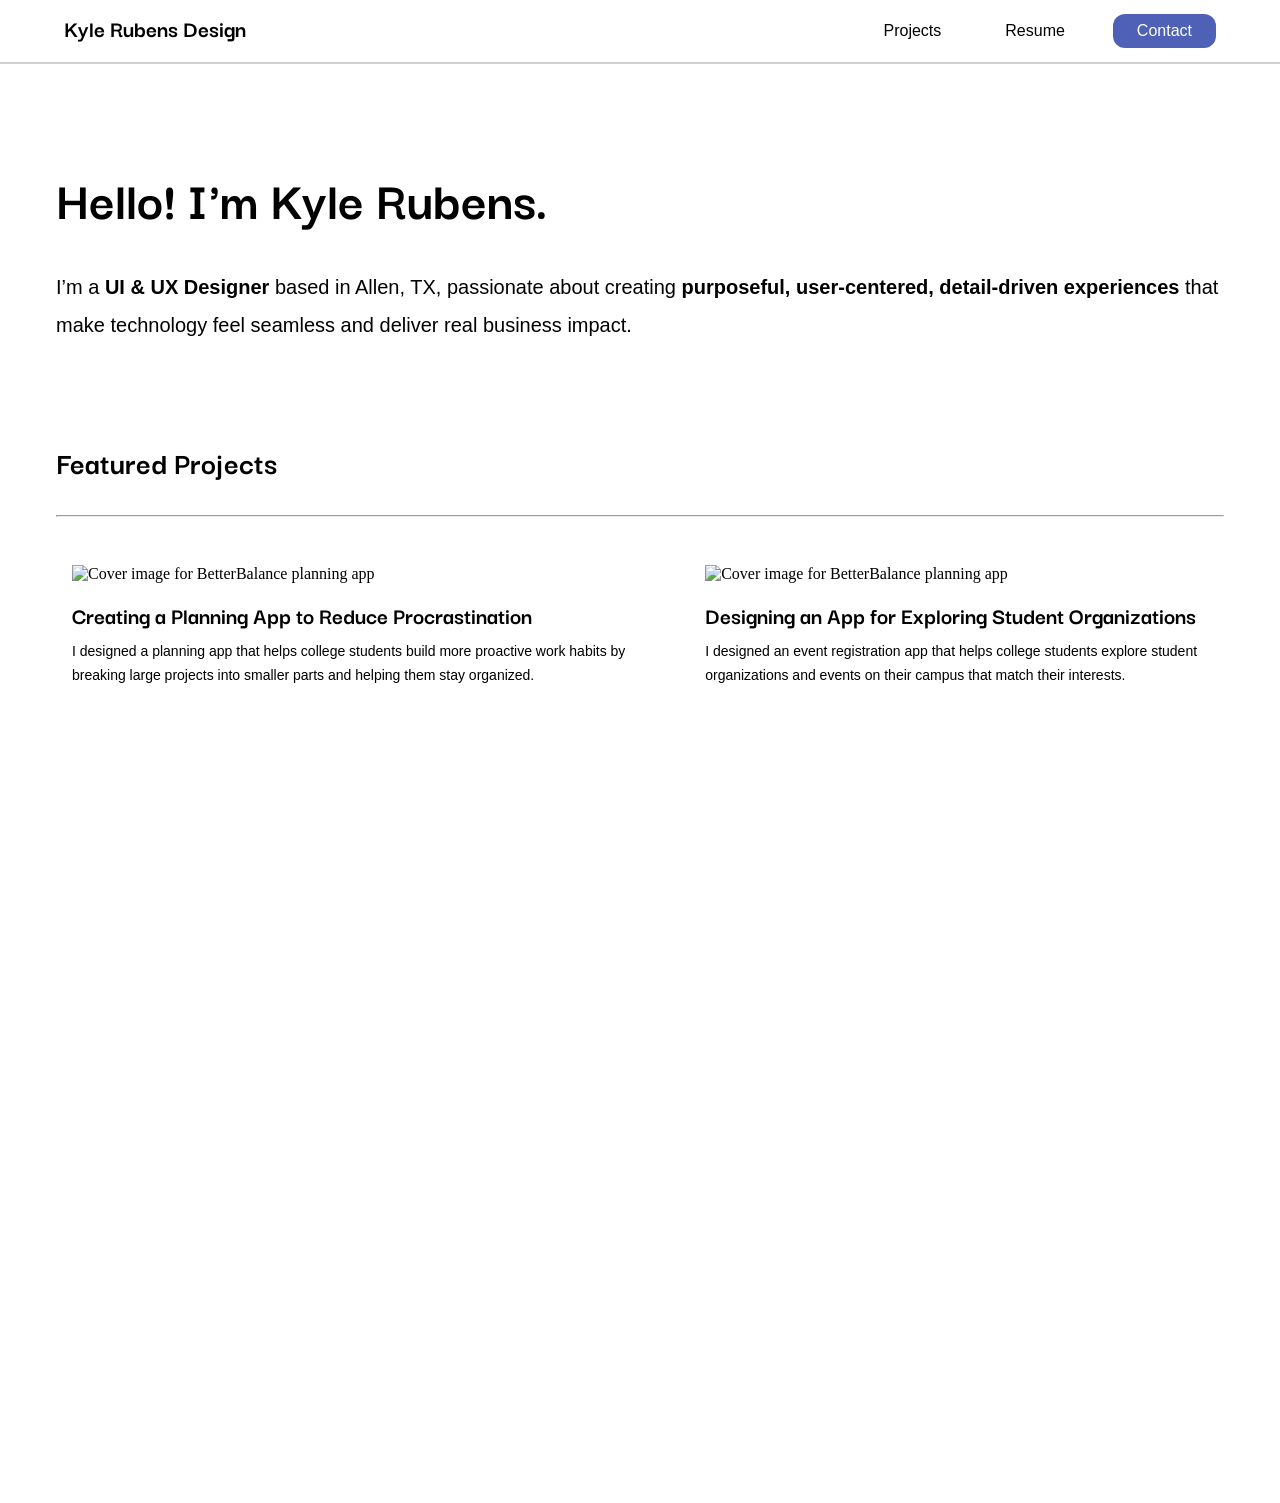
==== index.html @ 89ff88d1 "Add files via upload" ====
<!DOCTYPE html>
<head>
    <meta charset="UTF-8">
    <meta name="viewport" content="width=device-width, initial-scale=1.0">
    <title>Kyle Rubens Portfolio</title>
    <link rel="stylesheet" href="styles.css">
    <link rel="icon" type"image/x-icon" href="images/Favicon2.png">

    <!-- Add Darker Grotesque Font -->
    <link rel="preconnect" href="https://fonts.googleapis.com">
    <link rel="preconnect" href="https://fonts.gstatic.com" crossorigin>
    <link href="https://fonts.googleapis.com/css2?family=Darker+Grotesque:wght@300..900&display=swap" rel="stylesheet">

</head>
<body>
    <nav class="navbar">
            <div class="logo">
                <a href="index.html">Kyle Rubens Design</a>
            </div>
            <ul class="nav-links">
                <li><a href="index.html#project-list">Projects</a></li>
                <li><a href="resume.html">Resume</a></li>
                <li class="primary-nav-button"><a href="contact.html">Contact</a></li>
            </ul>
    </nav>
    <div class="outer-container">
        <main>
            <h1>Hello! I'm Kyle Rubens.</h1>
            <p class="main-subtitle">I’m a <b>UI & UX Designer</b> based in Allen, TX, passionate about creating <b>purposeful, user-centered, detail-driven experiences</b> that make technology feel seamless and deliver real business impact.</p>
        </main>
        <section id="project-list">
            <h2>Featured Projects</h2>
            <hr>
            <ul>
            <li><a href="creating-planning-app.html" class="card-project">
                <img src="images/BetterBalanceCover.png" alt="Cover image for BetterBalance planning app" width="100%">
                <div class="card-project__label">
                    <h3>Creating a Planning App to Reduce Procrastination</h3>
                    <p>I designed a planning app that helps college students build more proactive work habits by breaking large projects into smaller parts and helping them stay organized.</p>
                </div>
            </a></li>
            <li><a href="designing-app-exploring-organizations.html" class="card-project">
                <img src="images/StudentConnectCover.png" alt="Cover image for BetterBalance planning app" width="100%">
                <div class="card-project__label">
                    <h3>Designing an App for Exploring Student Organizations</h3>
                    <p>I designed an event registration app that helps college students explore student organizations and events on their campus that match their interests.</p>
                </div>
            </a></li>
            </ul>
        </section>
        <section id="placeholder">

        </section>
    </div>
</body>
---- styles.css ----
/* Css Reset */
*, *::before, *::after {
  box-sizing: border-box;
  margin: 0;
  padding: 0;
}
  

/* Fonts and stuff */
h1, h2, h3, h4, h5, h6 {
    font-family: "Darker Grotesque", sans-serif;
}

p {
    font-family: "Inter", sans-serif;
    font-size: 14px;
    line-height: 24px;
}

h1 {
    font-size: 56px;
}

h2 {
    font-size: 32px;
    font-weight: 700;
}

h3 {
    font-size: 24px;
}

ul {
    list-style: none;
}

html {
    scroll-padding-top: 64px;
}

/* Components */
.button-small {
    font-family: "Inter", sans-serif;
    font-weight: 500;
    font-size: 16px;
    padding: 12px 16px;
    border-radius: 12px;
    border: 1px solid #b0b0b0;
    text-decoration: none;
    color: inherit;
    text-align: center;
}

.button-small:hover {
    background-color:#e3e3e3;
    transition: all 0.2s ease-in;
}

/* Nav */ 

nav {
    display: flex;
    justify-content: space-between;
    align-items: center;
    padding: 0 64px 0 64px;
    background-color: white;
    border-color: rgb(209, 209, 209);
    border-style: solid;
    border-width: 0 0 2px 0;
    position: sticky;
    height: 64px;
    top: 0;
    z-index: 1000;


}

.navbar a {
    text-decoration: none;
    color: inherit;
}

.logo {
    font-family: "Darker Grotesque", sans-serif;
    font-size: 24px;
    font-weight: bold;
    padding-bottom: 6px;
}

.nav-links {
    display: flex;
    gap: 32px;
}

.nav-links li {
    font-family: "Inter", sans-serif;
    font-size: 16px;
    padding: 8px 16px;
    border-radius: 12px;
}

.nav-links li:hover {
    background-color: rgb(235, 235, 235);
    /* font-weight: bold; */
    transition: all 0.2s ease-in;
}

.nav-links .primary-nav-button {
    background-color: #4E61B7;
    padding: 8px 24px;
    color: white;
}

.nav-links .primary-nav-button:hover {
    background-color: #404f94;
    transition: all 0.2s ease-in;
}

/* Body */

/*
body {
    display: flex;
    flex-direction: column;
} */

.outer-container {
    max-width: 1200px;
    margin: auto;
    padding: 0 16px 0 16px;
}

/* Main */

main {
    display: flex;
    flex-direction: column;
    gap: 32px;
    padding: 96px 0 96px 0;
}

.main-subtitle {
    font-weight: normal;
    font-size: 20px;
    line-height: 38px;
}

/* The rest of the body */

#project-list {
    display: flex;
    flex-direction: column;
    gap: 32px;
}

#project-list ul {
    display: flex;
    flex-direction: row;
    gap: 40px;
}

.card-project {
    display: flex;
    flex-direction: column;
    gap: 16px;
    width: 100%;
    /* border: 1px solid rgb(176, 176, 176);
    box-shadow: 0 2px 10px rgba(0,0,0,0.1);
    border-radius: 8px; */
    padding: 16px;
    text-decoration: none;
    color: inherit;
    border-radius: 16px;
}

.card-project:hover {
    background-color: rgb(238, 238, 243);
    box-shadow: 0 2px 10px rgba(0,0,0,0.3);
    transition: all 0.2s ease-in;
}

.card-project__label {
    display: flex;
    flex-direction: column;
    gap: 8px;

}

#placeholder {
    height: 800px;
}

/* project page */

.notion-preview {
    position: absolute;
    height: calc(100vh - 64px);
    top: 64px;
}

.resume-preview {
    position: absolute;
    height: calc(100vh - 64px);
    top: 64px;
}

body {
    margin: 0;
}

/* Contact Page */

#contact-containers {
    display: flex;
    gap: 64px;
}

.contact-box {
    display: flex;
    flex-direction: column;
    gap: 8px;
    width: 100%;
    border: 1px solid rgb(176, 176, 176);
    border-radius: 16px;
    padding: 24px 32px;
    box-shadow: 0 2px 10px rgba(0,0,0,0.1);
}

.contact-box:hover {
    box-shadow: 0 2px 10px rgba(0,0,0,0.3);
    transition: all 0.2s ease-in;
}

/* .contact-box a {
    width: fit-content;
} */

.contact-info {
    font-weight: 500;
}
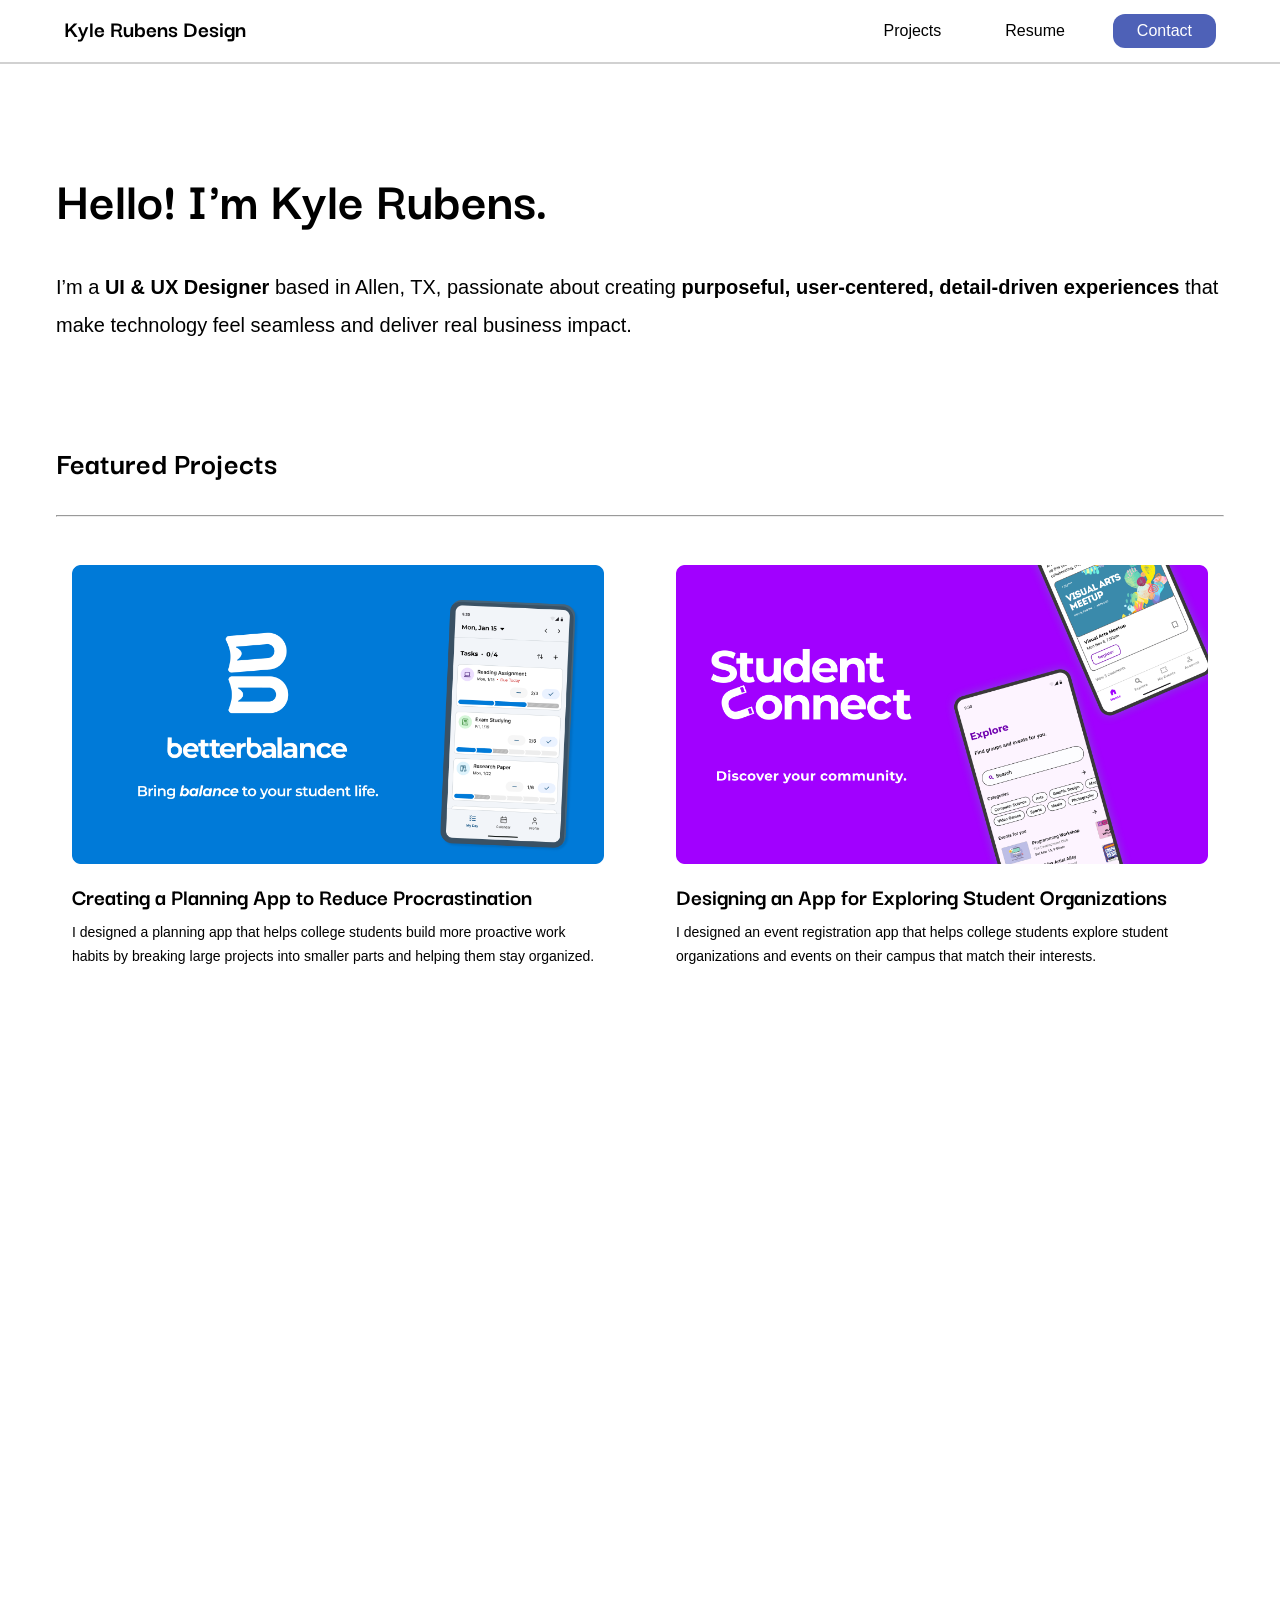
==== commit 26d9dfbf: "Add files via upload" ====
--- a/index.html
+++ b/index.html
@@ -4,7 +4,7 @@
     <meta name="viewport" content="width=device-width, initial-scale=1.0">
     <title>Kyle Rubens Portfolio</title>
     <link rel="stylesheet" href="styles.css">
-    <link rel="icon" type"image/x-icon" href="images/Favicon2.png">
+    <link rel="icon" type"image/x-icon" href="images/Favicon.png">
 
     <!-- Add Darker Grotesque Font -->
     <link rel="preconnect" href="https://fonts.googleapis.com">
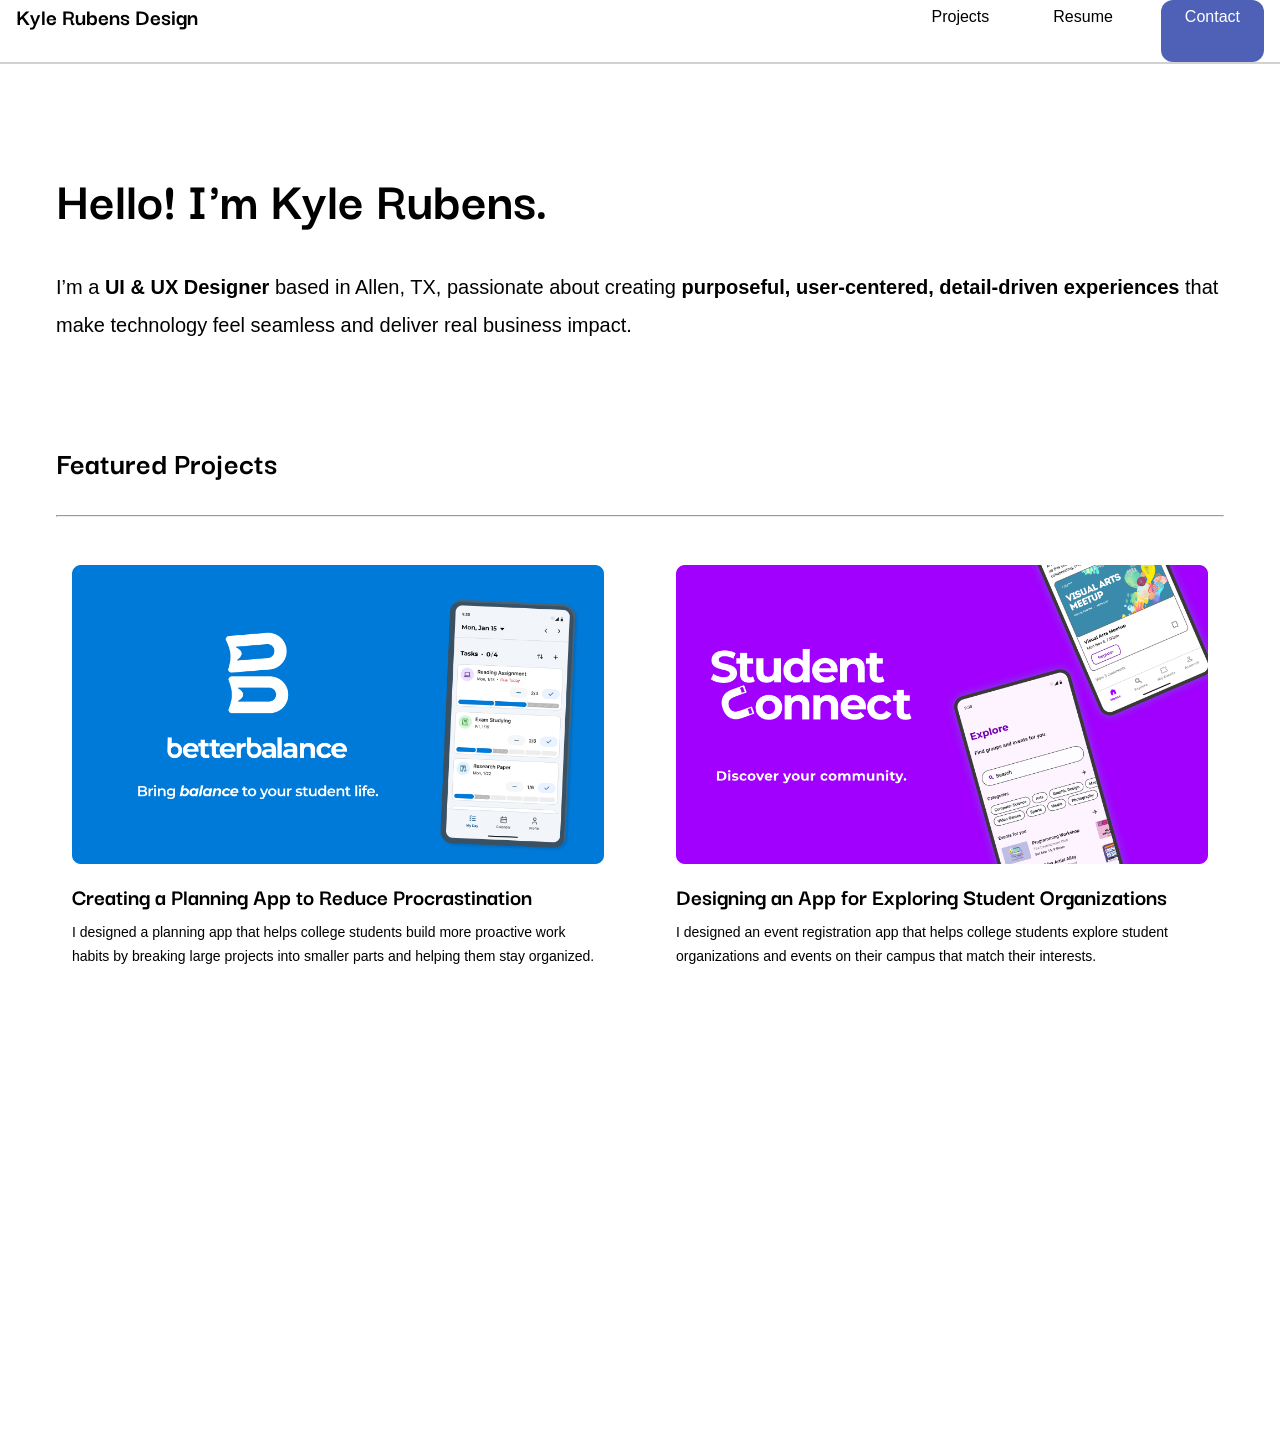
==== commit 87701125: "Add files via upload" ====
--- a/index.html
+++ b/index.html
@@ -31,15 +31,15 @@
         <section id="project-list">
             <h2>Featured Projects</h2>
             <hr>
-            <ul>
-            <li><a href="creating-planning-app.html" class="card-project">
+            <ul class="project-card-container">
+            <li class="card-project"><a href="creating-planning-app.html">
                 <img src="images/BetterBalanceCover.png" alt="Cover image for BetterBalance planning app" width="100%">
                 <div class="card-project__label">
                     <h3>Creating a Planning App to Reduce Procrastination</h3>
                     <p>I designed a planning app that helps college students build more proactive work habits by breaking large projects into smaller parts and helping them stay organized.</p>
                 </div>
             </a></li>
-            <li><a href="designing-app-exploring-organizations.html" class="card-project">
+            <li class="card-project"><a href="designing-app-exploring-organizations.html">
                 <img src="images/StudentConnectCover.png" alt="Cover image for BetterBalance planning app" width="100%">
                 <div class="card-project__label">
                     <h3>Designing an App for Exploring Student Organizations</h3>
--- a/styles.css
+++ b/styles.css
@@ -61,7 +61,6 @@
 nav {
     display: flex;
     justify-content: space-between;
-    align-items: center;
     padding: 0 64px 0 64px;
     background-color: white;
     border-color: rgb(209, 209, 209);
@@ -153,17 +152,25 @@
     gap: 32px;
 }
 
-#project-list ul {
-    display: flex;
+.project-card-container {
+    display: flex;
+    flex-wrap: wrap;
     flex-direction: row;
     gap: 40px;
 }
 
-.card-project {
+.project-card-container li {
+    flex: 1 0 420px;
+    max-width: 600px;
+    margin: auto;
+}
+
+.card-project a {
     display: flex;
     flex-direction: column;
     gap: 16px;
-    width: 100%;
+    /* width: 100%; */
+    
     /* border: 1px solid rgb(176, 176, 176);
     box-shadow: 0 2px 10px rgba(0,0,0,0.1);
     border-radius: 8px; */
@@ -187,7 +194,7 @@
 }
 
 #placeholder {
-    height: 800px;
+    height: calc(100vh / 2);
 }
 
 /* project page */
@@ -237,4 +244,19 @@
 
 .contact-info {
     font-weight: 500;
+}
+
+/* Navbar padding adjustment */
+
+@media(max-width: 1320px){
+    .navbar {
+        padding: 0 16px;
+    }
+}
+
+/* Hide buttons on mobile */
+@media(max-width: 700px){
+    .nav-links li {
+        display: none;
+    }
 }
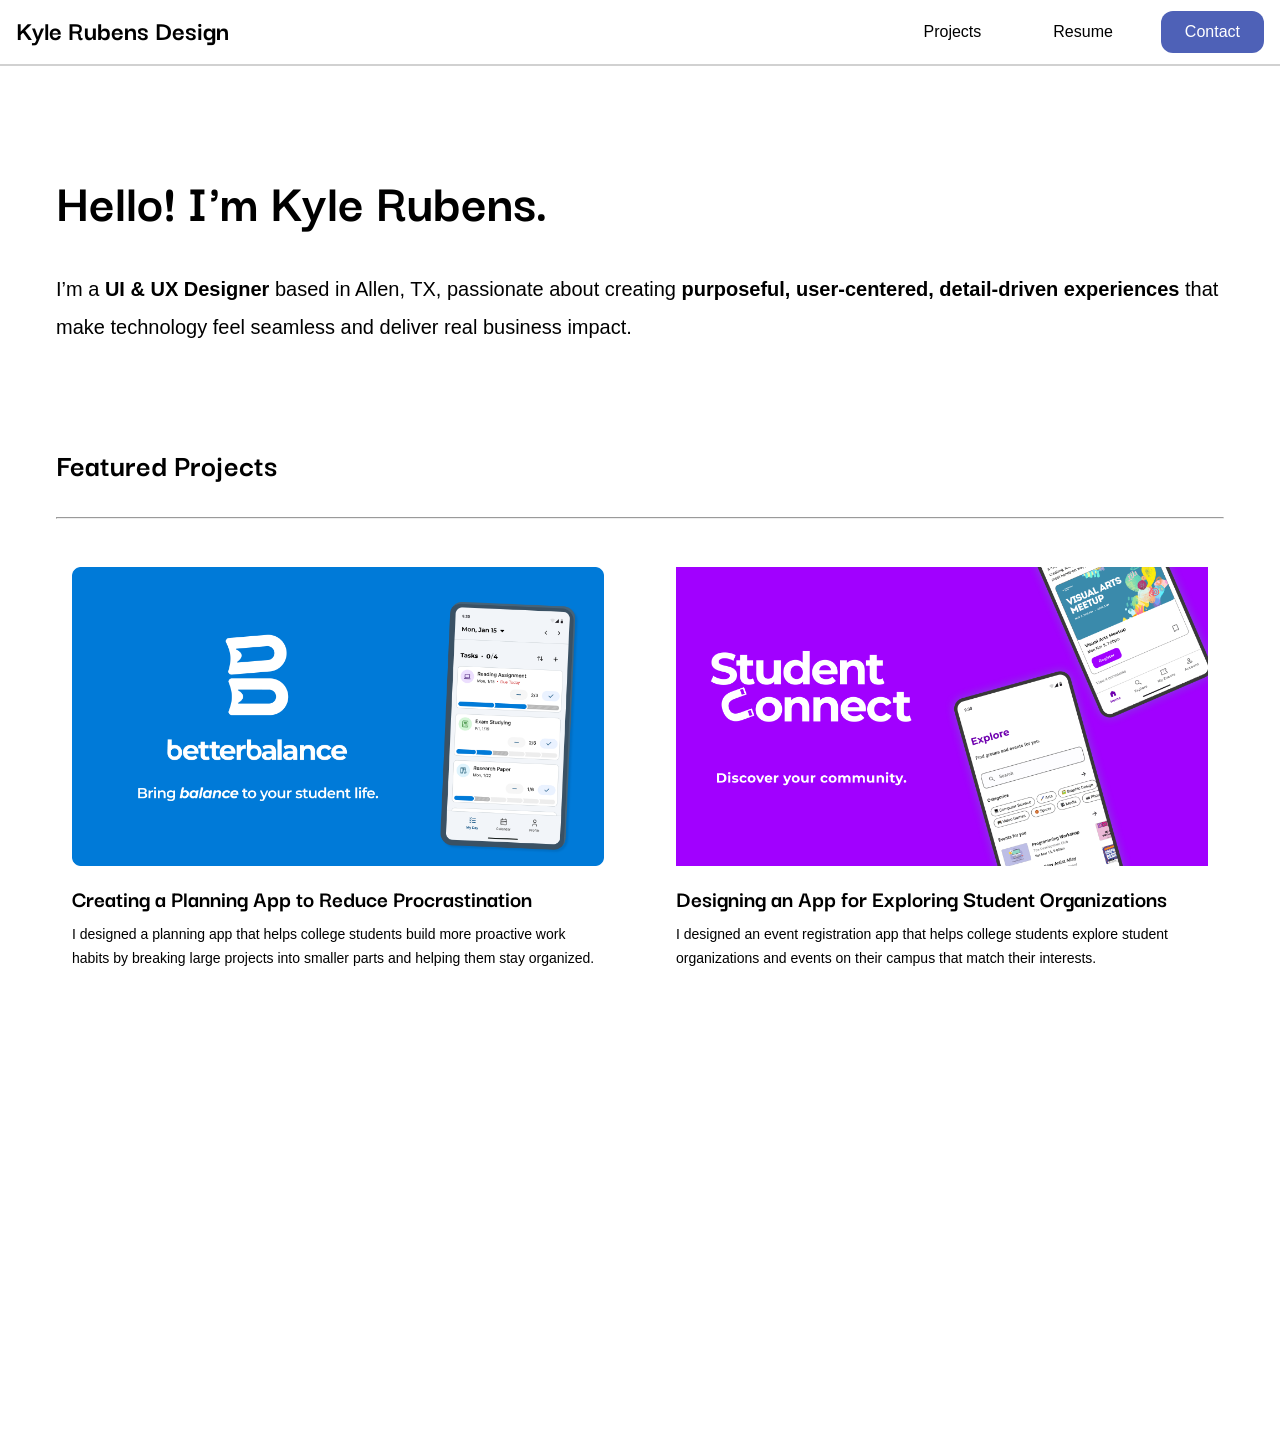
==== commit 8afe8b8b: "Add files via upload" ====
--- a/index.html
+++ b/index.html
@@ -13,14 +13,21 @@
 
 </head>
 <body>
-    <nav class="navbar">
+    <nav class="navbar" id="navbar-id">
             <div class="logo">
                 <a href="index.html">Kyle Rubens Design</a>
             </div>
-            <ul class="nav-links">
-                <li><a href="index.html#project-list">Projects</a></li>
+
+            <a href="#" class="toggle-button" id="hamburger">
+                <span class="bar"></span>
+                <span class="bar"></span>
+                <span class="bar"></span>
+            </a>
+
+            <ul class="nav-links" id="nav-menu">
+                <li><a id="projects-button" href="index.html#project-list">Projects</a></li>
                 <li><a href="resume.html">Resume</a></li>
-                <li class="primary-nav-button"><a href="contact.html">Contact</a></li>
+                <li><a class="primary-nav-button" href="contact.html">Contact</a></li>
             </ul>
     </nav>
     <div class="outer-container">
@@ -52,4 +59,5 @@
 
         </section>
     </div>
+    <script src="script.js"></script>
 </body>
--- a/styles.css
+++ b/styles.css
@@ -58,20 +58,19 @@
 
 /* Nav */ 
 
-nav {
+.navbar {
     display: flex;
     justify-content: space-between;
-    padding: 0 64px 0 64px;
+    align-items: center;
+    padding: 0 64px;
     background-color: white;
     border-color: rgb(209, 209, 209);
     border-style: solid;
     border-width: 0 0 2px 0;
     position: sticky;
-    height: 64px;
+    /* height: 64px; */
     top: 0;
     z-index: 1000;
-
-
 }
 
 .navbar a {
@@ -81,24 +80,31 @@
 
 .logo {
     font-family: "Darker Grotesque", sans-serif;
-    font-size: 24px;
+    font-size: 28px;
     font-weight: bold;
     padding-bottom: 6px;
+    height: 64px;
+    display: flex;
+    align-items: center;
 }
 
 .nav-links {
     display: flex;
-    gap: 32px;
-}
-
-.nav-links li {
+    gap: 24px;
+    justify-content: center;
+    align-items: center;
+
+}
+
+.nav-links a {
+    display: block;
     font-family: "Inter", sans-serif;
     font-size: 16px;
-    padding: 8px 16px;
+    padding: 12px 24px;
     border-radius: 12px;
 }
 
-.nav-links li:hover {
+.nav-links a:hover {
     background-color: rgb(235, 235, 235);
     /* font-weight: bold; */
     transition: all 0.2s ease-in;
@@ -106,13 +112,30 @@
 
 .nav-links .primary-nav-button {
     background-color: #4E61B7;
-    padding: 8px 24px;
+    /* padding: 12px 32px; */
     color: white;
 }
 
 .nav-links .primary-nav-button:hover {
     background-color: #404f94;
     transition: all 0.2s ease-in;
+}
+
+/* Hide hamburger by default */
+.toggle-button {
+  display: none;
+  flex-direction: column;
+  justify-content: space-between;
+  width: 28px;
+  height: 18px;
+  margin: 4px;
+}
+
+.toggle-button .bar {
+  height: 2.2px;
+  width: 100%;
+  background-color: rgb(0, 0, 0);
+  border-radius: 40px;
 }
 
 /* Body */
@@ -159,18 +182,20 @@
     gap: 40px;
 }
 
-.project-card-container li {
-    flex: 1 0 420px;
+.card-project {
+    display: flex;
+    flex: 1 1 420px;
     max-width: 600px;
-    margin: auto;
+    margin-left: auto;
+    margin-right: auto;
 }
 
 .card-project a {
     display: flex;
     flex-direction: column;
     gap: 16px;
+    height: 100%;
     /* width: 100%; */
-    
     /* border: 1px solid rgb(176, 176, 176);
     box-shadow: 0 2px 10px rgba(0,0,0,0.1);
     border-radius: 8px; */
@@ -197,7 +222,7 @@
     height: calc(100vh / 2);
 }
 
-/* project page */
+/* Project & Resume Pages */
 
 .notion-preview {
     position: absolute;
@@ -205,10 +230,9 @@
     top: 64px;
 }
 
-.resume-preview {
+#resume-preview-id {
     position: absolute;
     height: calc(100vh - 64px);
-    top: 64px;
 }
 
 body {
@@ -219,12 +243,14 @@
 
 #contact-containers {
     display: flex;
+    flex-wrap: wrap;
     gap: 64px;
 }
 
 .contact-box {
     display: flex;
     flex-direction: column;
+    flex: 1 1 300px;
     gap: 8px;
     width: 100%;
     border: 1px solid rgb(176, 176, 176);
@@ -252,11 +278,64 @@
     .navbar {
         padding: 0 16px;
     }
+    #contact-containers {
+        gap: 32px;
+    }
 }
 
 /* Hide buttons on mobile */
 @media(max-width: 700px){
-    .nav-links li {
+    /* show hamburger */
+    .toggle-button {
+        display: flex;
+    }
+
+    /* shrink logo */
+    .logo {
+        font-size: 24px;
+    }
+    
+    /* hide links by default.*/
+    .nav-links {
         display: none;
-    }
+        width: 100%;
+        flex-direction: column;
+        gap: 16px;
+    }
+
+    .navbar {
+        flex-direction: row;
+        flex-wrap: wrap;
+        gap: 16px;
+        align-content: flex-start;
+    }
+
+    .navbar li {
+        width: 100%;
+    }
+
+    .nav-links a {
+        padding: 16px 16px;
+        width: 100%;
+        text-align: center;
+    }
+
+    /* .nav-links li {
+        text-align: center;
+        height: 48px;
+    } */
+
+    /* toggled by JS */
+    .nav-links.active {
+        display: flex;
+    }
+
+    .navbar.active {
+        height: 100vh;
+    }
+
+    /* .resume-preview.active {
+        display: none;
+    } */
+
 }
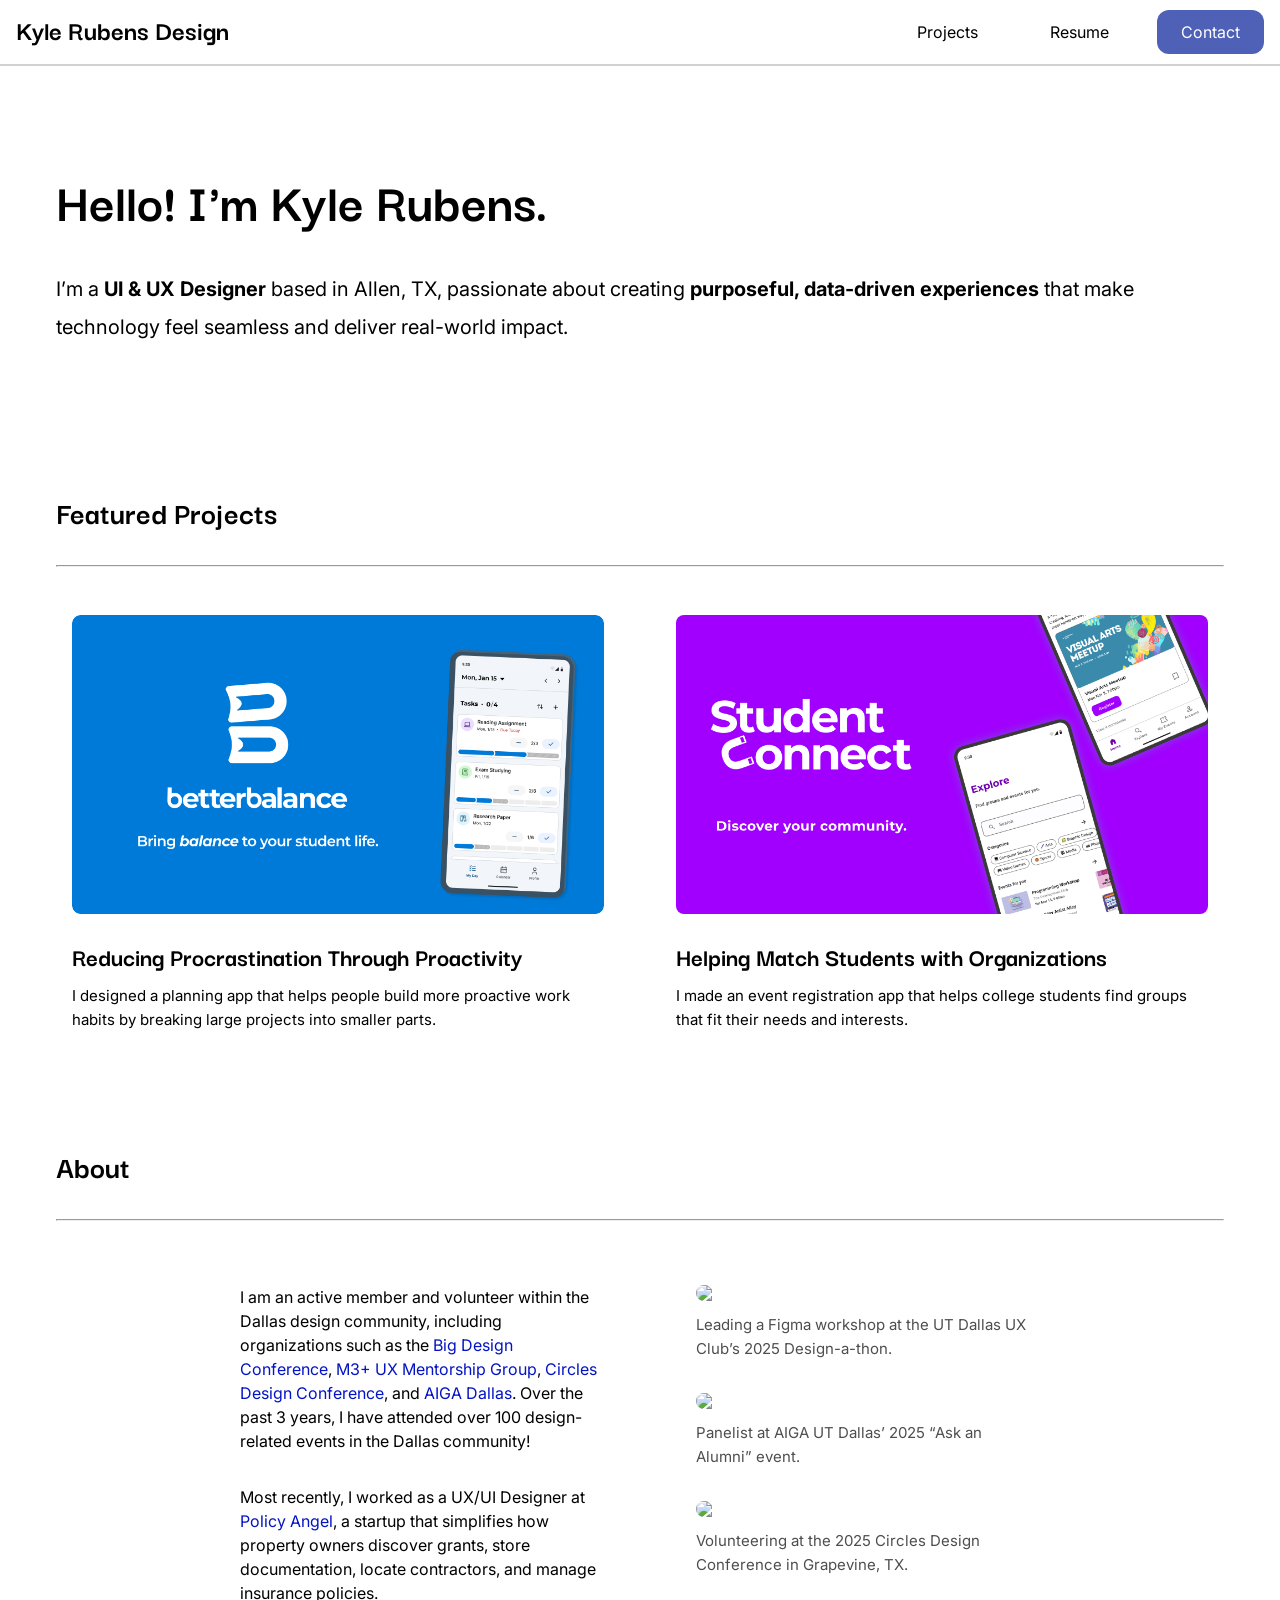
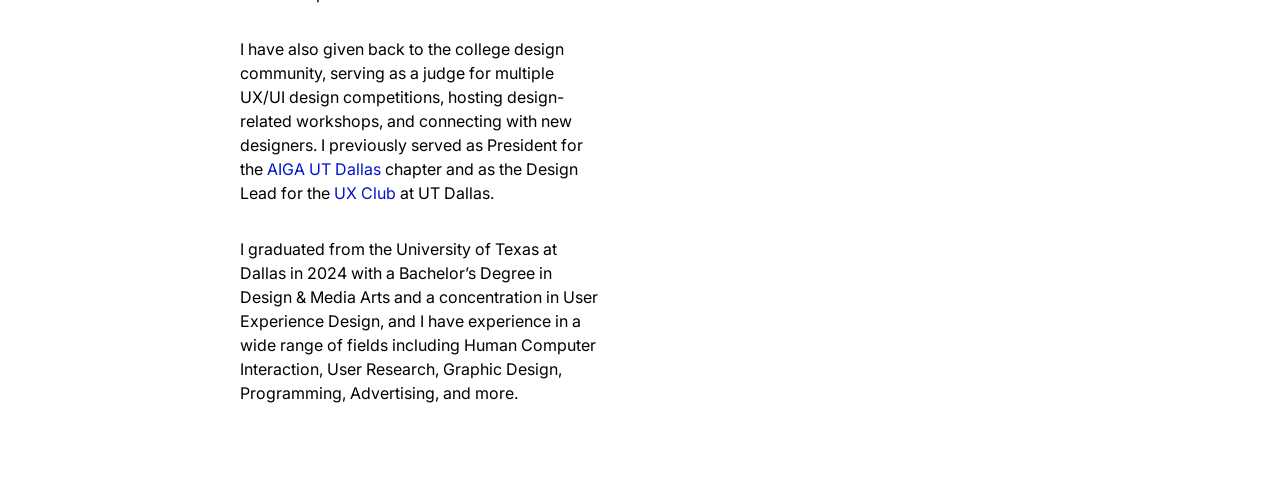
==== commit ddd01f26: "Add files via upload" ====
--- a/index.html
+++ b/index.html
@@ -10,6 +10,7 @@
     <link rel="preconnect" href="https://fonts.googleapis.com">
     <link rel="preconnect" href="https://fonts.gstatic.com" crossorigin>
     <link href="https://fonts.googleapis.com/css2?family=Darker+Grotesque:wght@300..900&display=swap" rel="stylesheet">
+    <link href="https://fonts.googleapis.com/css2?family=Inter:ital,opsz,wght@0,14..32,100..900;1,14..32,100..900&display=swap" rel="stylesheet">
 
 </head>
 <body>
@@ -33,7 +34,7 @@
     <div class="outer-container">
         <main>
             <h1>Hello! I'm Kyle Rubens.</h1>
-            <p class="main-subtitle">I’m a <b>UI & UX Designer</b> based in Allen, TX, passionate about creating <b>purposeful, user-centered, detail-driven experiences</b> that make technology feel seamless and deliver real business impact.</p>
+            <p class="main-subtitle">I’m a <b>UI & UX Designer</b> based in Allen, TX, passionate about creating <b>purposeful, data-driven experiences</b> that make technology feel seamless and deliver real-world impact.</p>
         </main>
         <section id="project-list">
             <h2>Featured Projects</h2>
@@ -42,22 +43,56 @@
             <li class="card-project"><a href="creating-planning-app.html">
                 <img src="images/BetterBalanceCover.png" alt="Cover image for BetterBalance planning app" width="100%">
                 <div class="card-project__label">
-                    <h3>Creating a Planning App to Reduce Procrastination</h3>
-                    <p>I designed a planning app that helps college students build more proactive work habits by breaking large projects into smaller parts and helping them stay organized.</p>
+                    <h3>Reducing Procrastination Through Proactivity</h3>
+                    <p>I designed a planning app that helps people build more proactive work habits by breaking large projects into smaller parts.</p>
                 </div>
             </a></li>
             <li class="card-project"><a href="designing-app-exploring-organizations.html">
-                <img src="images/StudentConnectCover.png" alt="Cover image for BetterBalance planning app" width="100%">
+                <img src="images/StudentConnectCover.png" alt="Cover image for BetterBalance planning app">
                 <div class="card-project__label">
-                    <h3>Designing an App for Exploring Student Organizations</h3>
-                    <p>I designed an event registration app that helps college students explore student organizations and events on their campus that match their interests.</p>
+                    <h3>Helping Match Students with Organizations</h3>
+                    <p>I made an event registration app that helps college students find groups that fit their needs and interests.</p>
                 </div>
             </a></li>
             </ul>
         </section>
+        <section id="about">
+            <h2>About</h2>
+            <hr>
+            <div id="bio-container">
+                <div id="bio-text">
+                <p>
+                    I am an active member and volunteer within the Dallas design community, including organizations such as the <a href="https://bigdesignevents.com/">Big Design Conference</a>, <a href="https://www.m3plus.org/">M3+ UX Mentorship Group</a>, <a href="https://circlesconference.com/">Circles Design Conference</a>, and <a href="https://dallas.aiga.org/">AIGA Dallas</a>. Over the past 3 years, I have attended over 100 design-related events in the Dallas community!
+                </p>
+                <p>
+                    Most recently, I worked as a UX/UI Designer at <a href="https://www.mypolicyangel.com/">Policy Angel</a>, a startup that simplifies how property owners discover grants, store documentation, locate contractors, and manage insurance policies. 
+                </p>
+                <p>
+                    I have also given back to the college design community, serving as a judge for multiple UX/UI design competitions, hosting design-related workshops, and connecting with new designers. I previously served as President for the <a href="https://www.instagram.com/aigautd/?hl=en">AIGA UT Dallas</a> chapter and as the Design Lead for the <a href="https://www.uxutd.com/">UX Club</a> at UT Dallas.
+                </p>
+                <p>
+                    I graduated from the University of Texas at Dallas in 2024 with a Bachelor’s Degree in Design & Media Arts and a concentration in User Experience Design, and I have experience in a wide range of fields including Human Computer Interaction, User Research, Graphic Design, Programming, Advertising, and more.
+                </p>
+                </div>
+                <div id="bio-images">
+                    <figure>
+                        <img src="images/Bio1.png">
+                        <figcaption>Leading a Figma workshop at the UT Dallas UX Club’s 2025 Design-a-thon.</figcaption>
+                    </figure>
+                    <figure>
+                        <img src="images/Bio2.png">
+                        <figcaption>Panelist at AIGA UT Dallas’ 2025 “Ask an Alumni” event.</figcaption>
+                    </figure>
+                    <figure>
+                        <img src="images/Bio3.png">
+                        <figcaption>Volunteering at the 2025 Circles Design Conference in Grapevine, TX.</figcaption>
+                    </figure>
+                </div>
+            </div>
+
+        <!-- </section>
         <section id="placeholder">
-
-        </section>
+        </section> -->
     </div>
     <script src="script.js"></script>
 </body>
--- a/styles.css
+++ b/styles.css
@@ -5,16 +5,41 @@
   padding: 0;
 }
   
-
-/* Fonts and stuff */
+/* Google Fonts */
+/* .inter-<uniquifier> {
+  font-family: "Inter", sans-serif;
+  font-optical-sizing: auto;
+  font-weight: <weight>;
+  font-style: normal;
+} */
+
+
+/* Preset Attributes for Fonts and Elements */
+html {
+    scroll-padding-top: 64px;
+}
+
 h1, h2, h3, h4, h5, h6 {
     font-family: "Darker Grotesque", sans-serif;
 }
 
 p {
     font-family: "Inter", sans-serif;
-    font-size: 14px;
+    font-size: 15px;
     line-height: 24px;
+}
+
+figure {
+    display: flex;
+    flex-direction: column;
+    gap: 12px;
+}
+
+figcaption {
+    font-family: "Inter", sans-serif;
+    font-size: 15px;
+    line-height: 24px;
+    color: rgb(78, 78, 78);
 }
 
 h1 {
@@ -27,16 +52,18 @@
 }
 
 h3 {
-    font-size: 24px;
+    font-size: 26px;
 }
 
 ul {
     list-style: none;
 }
 
-html {
-    scroll-padding-top: 64px;
-}
+img {
+    width: 100%;
+    border-radius: 8px;
+}
+
 
 /* Components */
 .button-small {
@@ -126,9 +153,9 @@
   display: none;
   flex-direction: column;
   justify-content: space-between;
-  width: 28px;
-  height: 18px;
-  margin: 4px;
+  width: 52px;
+  height: 50px;
+  padding: 16px 12px;
 }
 
 .toggle-button .bar {
@@ -158,7 +185,7 @@
     display: flex;
     flex-direction: column;
     gap: 32px;
-    padding: 96px 0 96px 0;
+    padding: 96px 0;
 }
 
 .main-subtitle {
@@ -167,12 +194,13 @@
     line-height: 38px;
 }
 
-/* The rest of the body */
-
-#project-list {
+/* Home - Projects */
+
+section {
     display: flex;
     flex-direction: column;
     gap: 32px;
+    padding: 48px 0;
 }
 
 .project-card-container {
@@ -188,12 +216,13 @@
     max-width: 600px;
     margin-left: auto;
     margin-right: auto;
+    border-radius: 16px;
 }
 
 .card-project a {
     display: flex;
     flex-direction: column;
-    gap: 16px;
+    gap: 24px;
     height: 100%;
     /* width: 100%; */
     /* border: 1px solid rgb(176, 176, 176);
@@ -214,8 +243,45 @@
 .card-project__label {
     display: flex;
     flex-direction: column;
-    gap: 8px;
-
+    gap: 10px;
+}
+
+/* Home - About Me*/
+
+#bio-container {
+    display: flex;
+    flex-wrap: wrap;
+    gap: 96px;
+    max-width: 800px;
+    margin: auto;
+    padding: 32px 0;
+}
+
+#bio-text {
+    display: flex;
+    flex-direction: column;
+    flex: 0 1 360px;
+    gap: 32px;
+}
+
+#bio-text p {
+    font-size: 16px;
+}
+
+#bio-images {
+    display: flex;
+    flex-direction: column;
+    flex: 1 1 260px;
+    gap: 32px;
+}
+
+#bio-text a {
+    text-decoration: none;
+    /* color: rgb(82, 0, 188); */
+}
+
+#bio-text a:link {
+    color: #0313c5;
 }
 
 #placeholder {
@@ -338,4 +404,13 @@
         display: none;
     } */
 
+    #bio-text {
+        flex: auto;
+    }
+
+    #bio-images {
+        max-width: 400px;
+        margin: auto;
+    }
+
 }
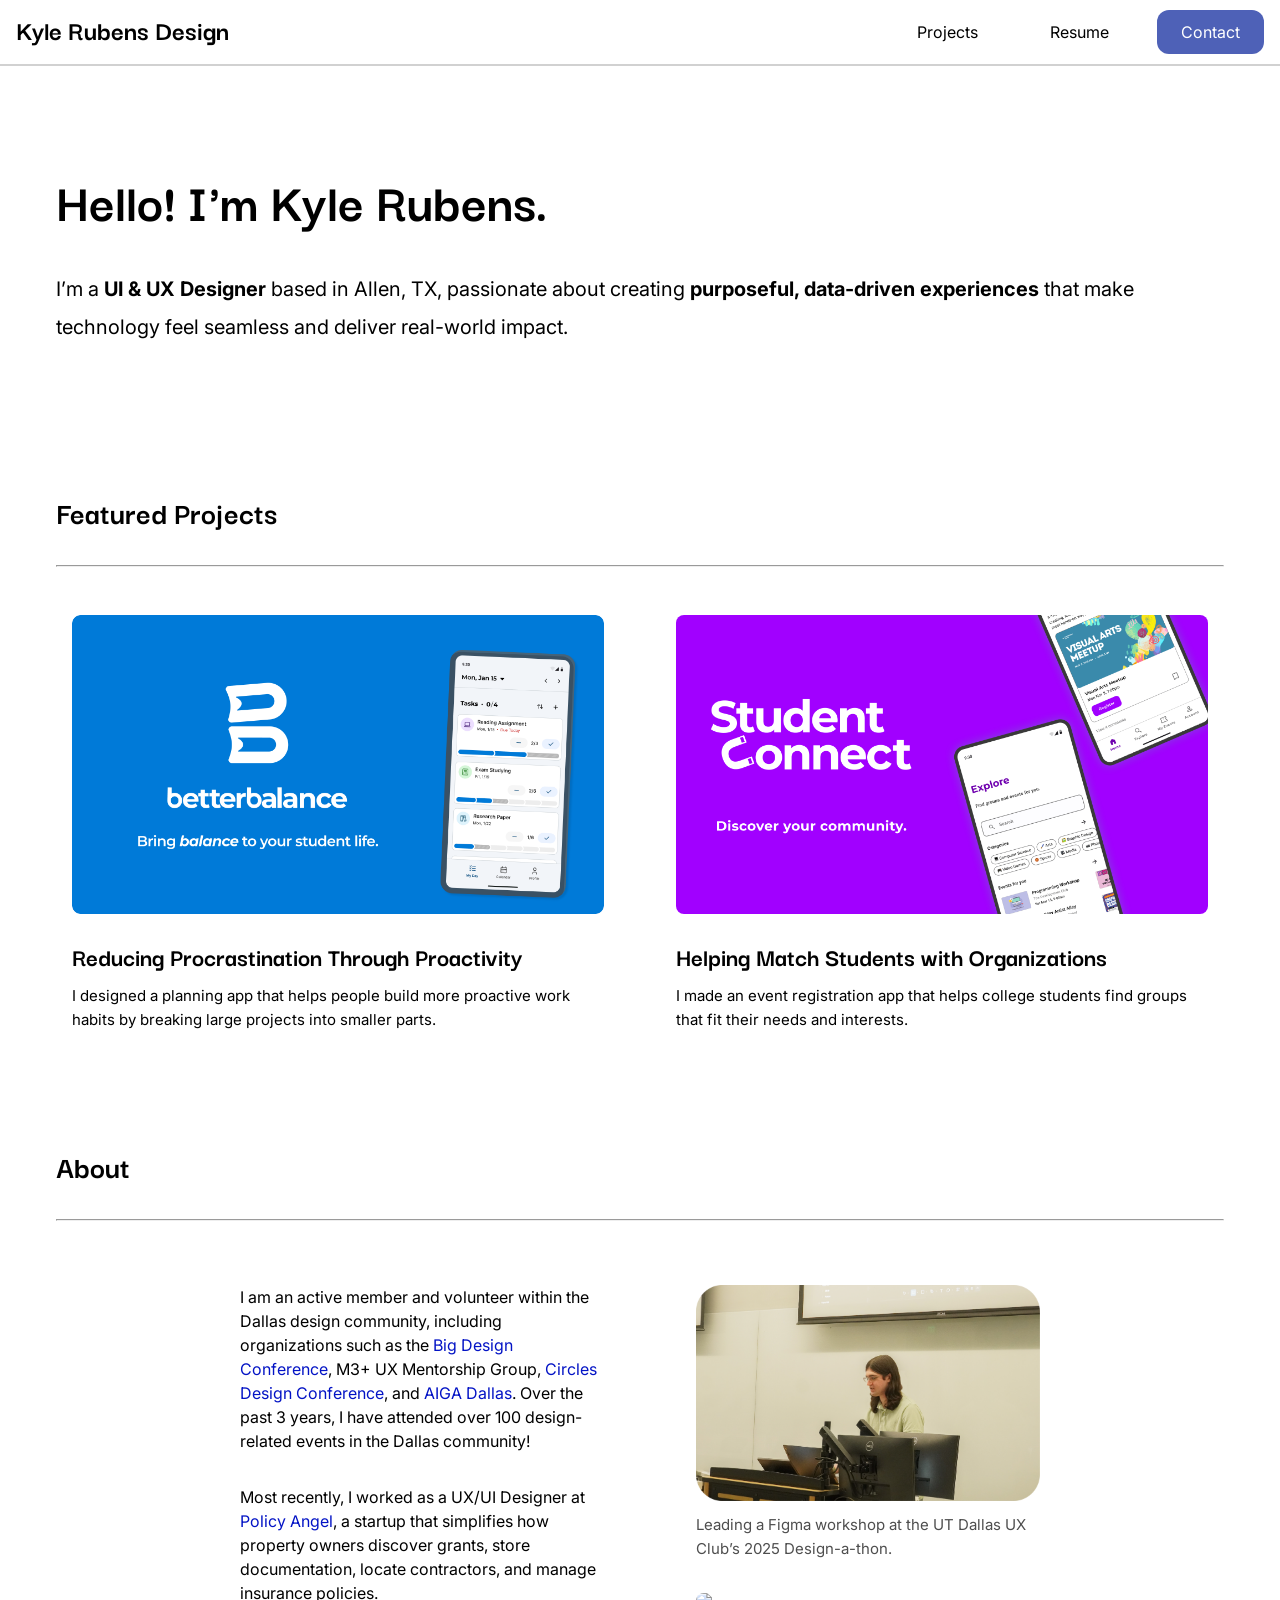
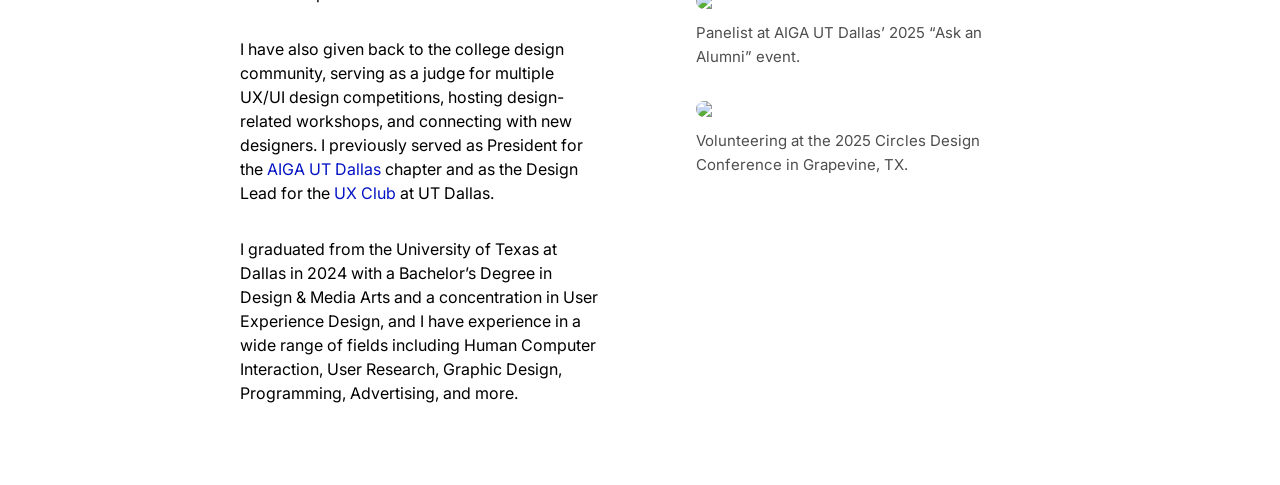
==== commit 8372a901: "Add files via upload" ====
--- a/index.html
+++ b/index.html
@@ -62,7 +62,7 @@
             <div id="bio-container">
                 <div id="bio-text">
                 <p>
-                    I am an active member and volunteer within the Dallas design community, including organizations such as the <a href="https://bigdesignevents.com/">Big Design Conference</a>, <a href="https://www.m3plus.org/">M3+ UX Mentorship Group</a>, <a href="https://circlesconference.com/">Circles Design Conference</a>, and <a href="https://dallas.aiga.org/">AIGA Dallas</a>. Over the past 3 years, I have attended over 100 design-related events in the Dallas community!
+                    I am an active member and volunteer within the Dallas design community, including organizations such as the <a href="https://bigdesignevents.com/">Big Design Conference</a>, M3+ UX Mentorship Group, <a href="https://circlesconference.com/">Circles Design Conference</a>, and <a href="https://dallas.aiga.org/">AIGA Dallas</a>. Over the past 3 years, I have attended over 100 design-related events in the Dallas community!
                 </p>
                 <p>
                     Most recently, I worked as a UX/UI Designer at <a href="https://www.mypolicyangel.com/">Policy Angel</a>, a startup that simplifies how property owners discover grants, store documentation, locate contractors, and manage insurance policies. 
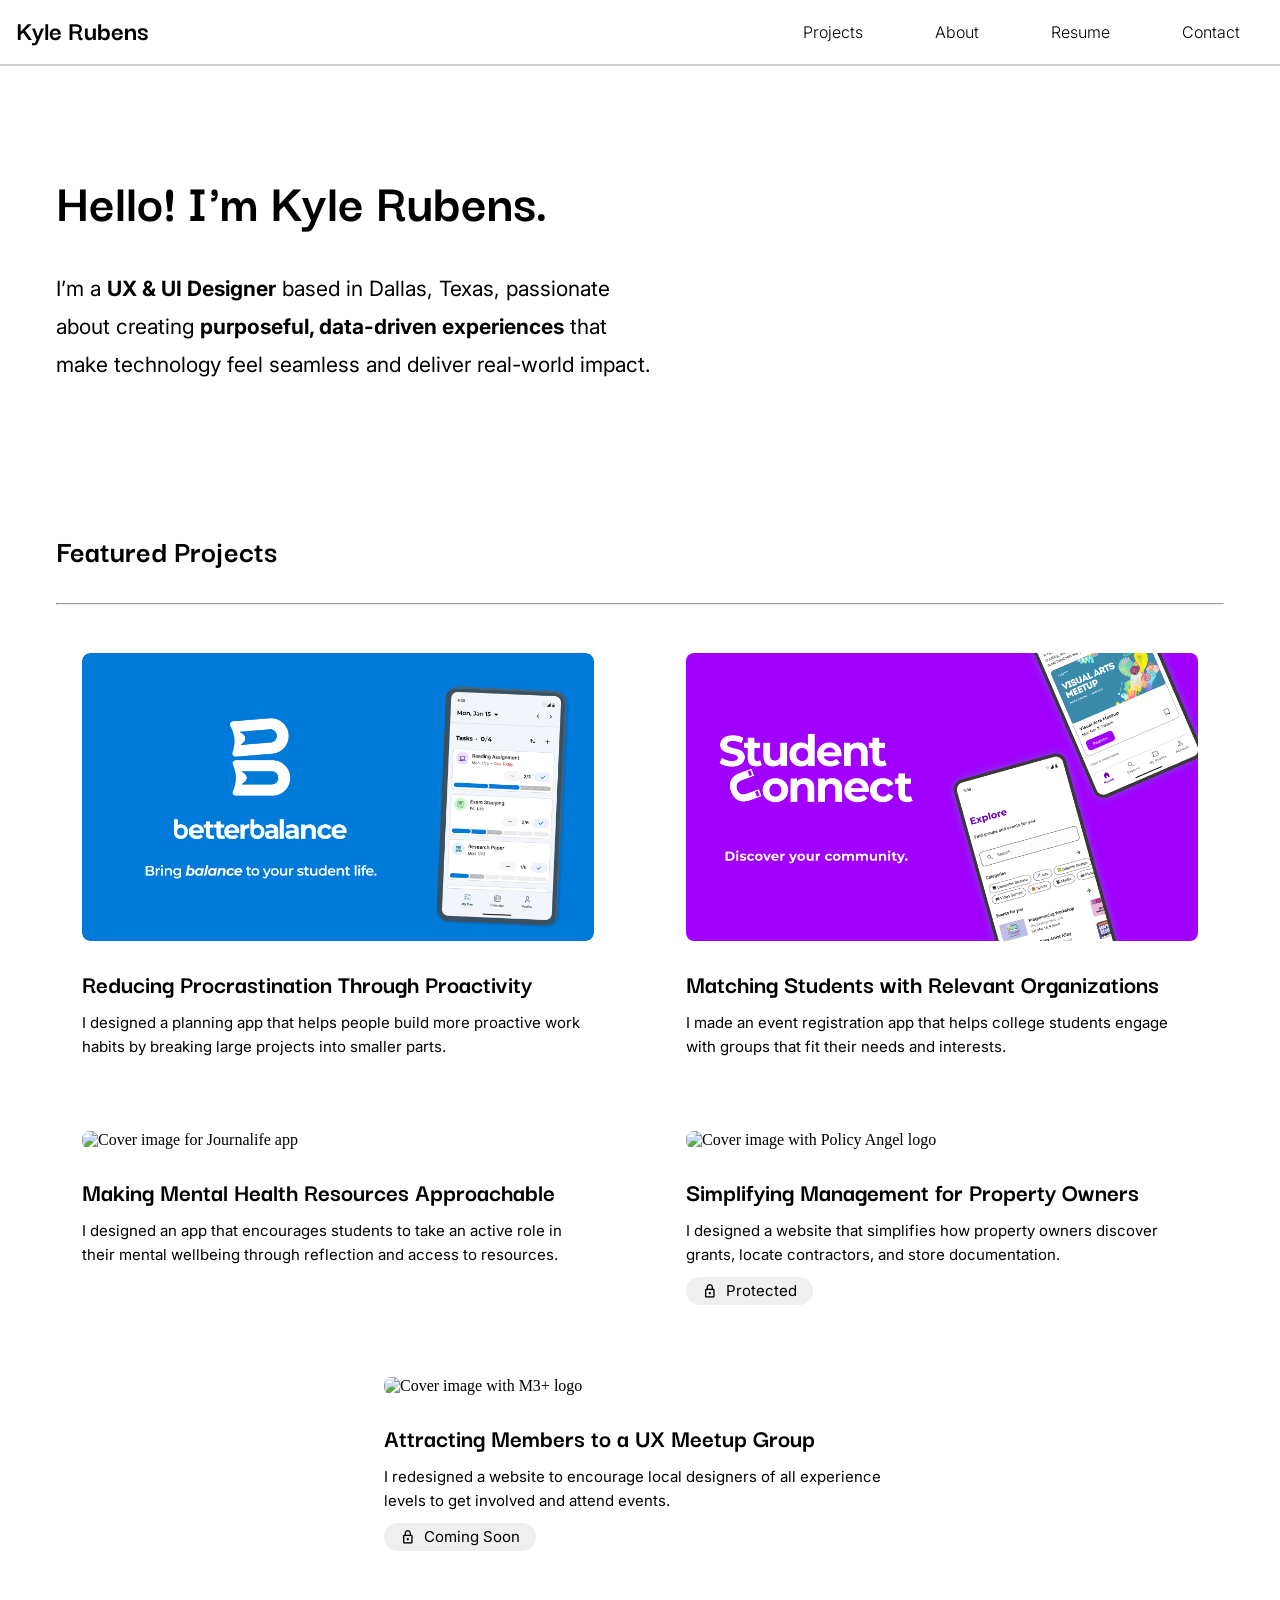
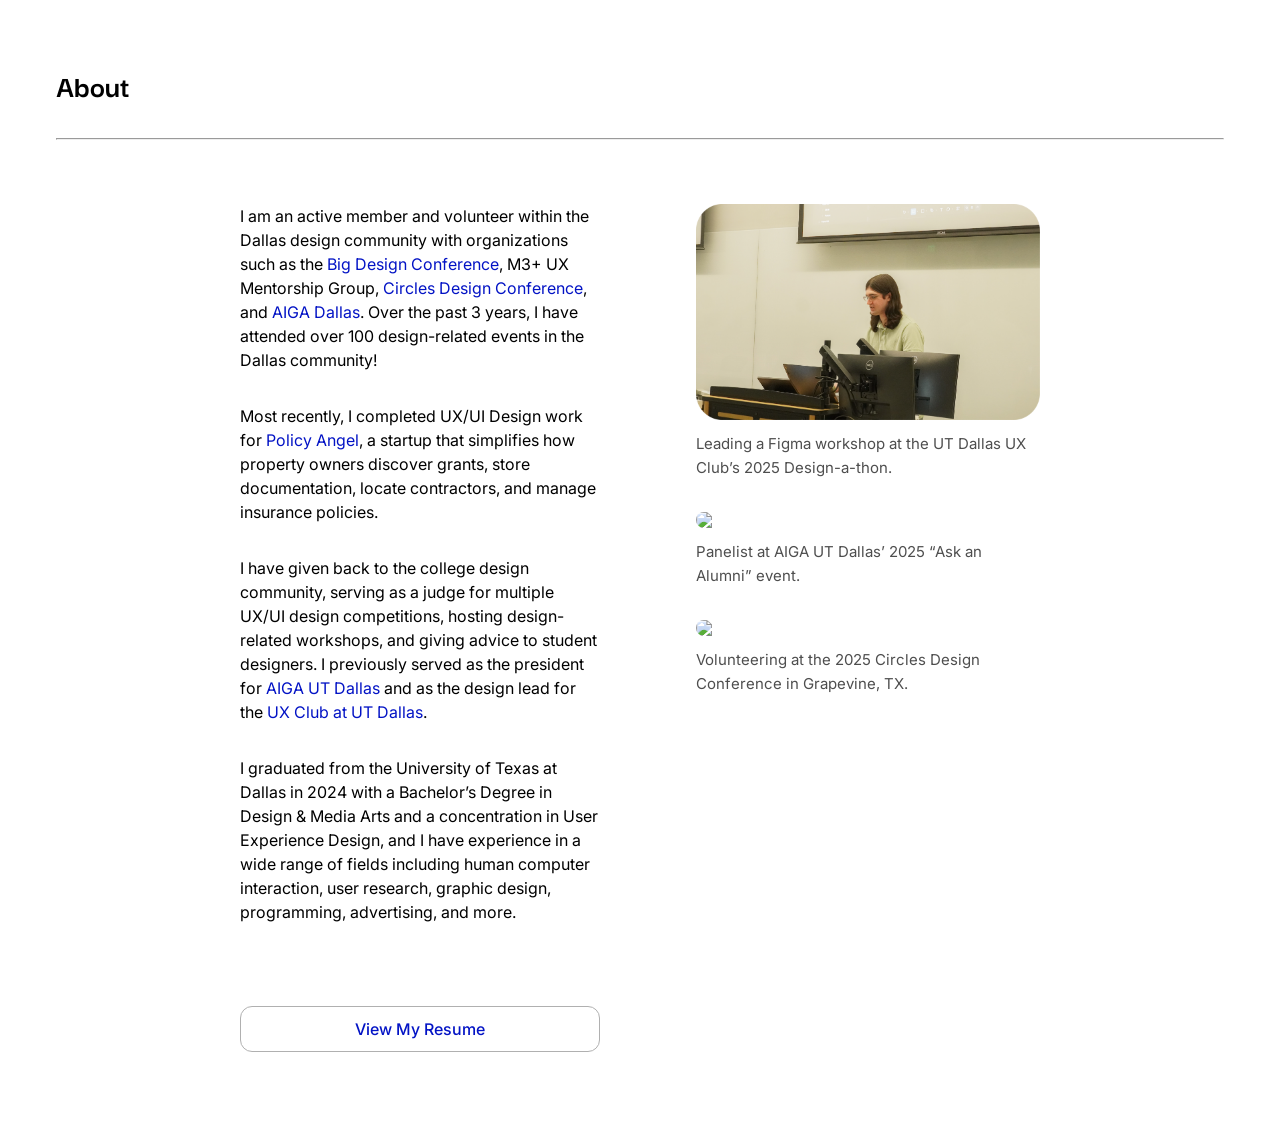
==== commit b0159e99: "Add files via upload" ====
--- a/index.html
+++ b/index.html
@@ -2,21 +2,23 @@
 <head>
     <meta charset="UTF-8">
     <meta name="viewport" content="width=device-width, initial-scale=1.0">
-    <title>Kyle Rubens Portfolio</title>
+    <title>Kyle Rubens | UX Portfolio</title>
     <link rel="stylesheet" href="styles.css">
     <link rel="icon" type"image/x-icon" href="images/Favicon.png">
 
-    <!-- Add Darker Grotesque Font -->
+    <!-- Add Darker Grotesque and Inter Font, Material Icons -->
     <link rel="preconnect" href="https://fonts.googleapis.com">
     <link rel="preconnect" href="https://fonts.gstatic.com" crossorigin>
     <link href="https://fonts.googleapis.com/css2?family=Darker+Grotesque:wght@300..900&display=swap" rel="stylesheet">
     <link href="https://fonts.googleapis.com/css2?family=Inter:ital,opsz,wght@0,14..32,100..900;1,14..32,100..900&display=swap" rel="stylesheet">
-
+    <link rel="stylesheet" href="https://fonts.googleapis.com/css2?family=Material+Symbols+Rounded:opsz,wght,FILL,GRAD@20..48,100..700,0..1,-50..200" />
+    <!-- FontAwesome Icons -->
+    <link rel="stylesheet" href="https://cdnjs.cloudflare.com/ajax/libs/font-awesome/4.7.0/css/font-awesome.min.css">
 </head>
 <body>
     <nav class="navbar" id="navbar-id">
             <div class="logo">
-                <a href="index.html">Kyle Rubens Design</a>
+                <a href="index.html">Kyle Rubens</a>
             </div>
 
             <a href="#" class="toggle-button" id="hamburger">
@@ -27,14 +29,18 @@
 
             <ul class="nav-links" id="nav-menu">
                 <li><a id="projects-button" href="index.html#project-list">Projects</a></li>
+                <li><a id="about-button" href="index.html#about">About</a></li>
                 <li><a href="resume.html">Resume</a></li>
-                <li><a class="primary-nav-button" href="contact.html">Contact</a></li>
+                <li><a href="contact.html">Contact</a></li>
             </ul>
     </nav>
     <div class="outer-container">
         <main>
             <h1>Hello! I'm Kyle Rubens.</h1>
-            <p class="main-subtitle">I’m a <b>UI & UX Designer</b> based in Allen, TX, passionate about creating <b>purposeful, data-driven experiences</b> that make technology feel seamless and deliver real-world impact.</p>
+            <p class="main-subtitle">I’m a <b>UX & UI Designer</b> based in Dallas, Texas, passionate about creating <b>purposeful, data-driven experiences</b> that make technology feel seamless and deliver real-world impact.</p>
+            <div>
+
+            </div>
         </main>
         <section id="project-list">
             <h2>Featured Projects</h2>
@@ -48,10 +54,33 @@
                 </div>
             </a></li>
             <li class="card-project"><a href="designing-app-exploring-organizations.html">
-                <img src="images/StudentConnectCover.png" alt="Cover image for BetterBalance planning app">
+                <img src="images/StudentConnectCover.png" alt="Cover image for Student Connect app">
                 <div class="card-project__label">
-                    <h3>Helping Match Students with Organizations</h3>
-                    <p>I made an event registration app that helps college students find groups that fit their needs and interests.</p>
+                    <h3>Matching Students with Relevant Organizations</h3>
+                    <p>I made an event registration app that helps college students engage with groups that fit their needs and interests.</p>
+                </div>
+            </a></li>
+            <li class="card-project"><a href="making-mental-health-resources-approachable.html">
+                <img src="images/JournalifeCover.png" alt="Cover image for Journalife app">
+                <div class="card-project__label">
+                    <h3>Making Mental Health Resources Approachable</h3>
+                    <p>I designed an app that encourages students to take an active role in their mental wellbeing through reflection and access to resources.</p>
+                </div>
+            </a></li>
+            <li class="card-project"><a href="simplifying-management-property-owners.html">
+                <img src="images/PolicyAngelCover.png" alt="Cover image with Policy Angel logo">
+                <div class="card-project__label">
+                    <h3>Simplifying Management for Property Owners</h3>
+                    <p>I designed a website that simplifies how property owners discover grants, locate contractors, and store documentation.</p>
+                    <p class="badge"><span class="material-symbols-rounded">lock</span> Protected</p>
+                </div>
+            </a></li>
+            <li class="card-project"><a href="attracting-members-to-ux-meetup-group.html">
+                <img src="images/M3Cover.png" alt="Cover image with M3+ logo">
+                <div class="card-project__label">
+                    <h3>Attracting Members to a UX Meetup Group</h3>
+                    <p>I redesigned a website to encourage local designers of all experience levels to get involved and attend events.</p>
+                    <p class="badge"><span class="material-symbols-rounded">lock</span> Coming Soon</p>
                 </div>
             </a></li>
             </ul>
@@ -61,18 +90,20 @@
             <hr>
             <div id="bio-container">
                 <div id="bio-text">
-                <p>
-                    I am an active member and volunteer within the Dallas design community, including organizations such as the <a href="https://bigdesignevents.com/">Big Design Conference</a>, M3+ UX Mentorship Group, <a href="https://circlesconference.com/">Circles Design Conference</a>, and <a href="https://dallas.aiga.org/">AIGA Dallas</a>. Over the past 3 years, I have attended over 100 design-related events in the Dallas community!
-                </p>
-                <p>
-                    Most recently, I worked as a UX/UI Designer at <a href="https://www.mypolicyangel.com/">Policy Angel</a>, a startup that simplifies how property owners discover grants, store documentation, locate contractors, and manage insurance policies. 
-                </p>
-                <p>
-                    I have also given back to the college design community, serving as a judge for multiple UX/UI design competitions, hosting design-related workshops, and connecting with new designers. I previously served as President for the <a href="https://www.instagram.com/aigautd/?hl=en">AIGA UT Dallas</a> chapter and as the Design Lead for the <a href="https://www.uxutd.com/">UX Club</a> at UT Dallas.
-                </p>
-                <p>
-                    I graduated from the University of Texas at Dallas in 2024 with a Bachelor’s Degree in Design & Media Arts and a concentration in User Experience Design, and I have experience in a wide range of fields including Human Computer Interaction, User Research, Graphic Design, Programming, Advertising, and more.
-                </p>
+                    <p>
+                        I am an active member and volunteer within the Dallas design community with organizations such as the <a href="https://bigdesignevents.com/">Big Design Conference</a>, M3+ UX Mentorship Group, <a href="https://circlesconference.com/">Circles Design Conference</a>, and <a href="https://dallas.aiga.org/">AIGA Dallas</a>. Over the past 3 years, I have attended over 100 design-related events in the Dallas community!
+                    </p>
+                    <p>
+                        Most recently, I completed UX/UI Design work for <a href="https://www.mypolicyangel.com/">Policy Angel</a>, a startup that simplifies how property owners discover grants, store documentation, locate contractors, and manage insurance policies. 
+                    </p>
+                    <p>
+                        I have given back to the college design community, serving as a judge for multiple UX/UI design competitions, hosting design-related workshops, and giving advice to student designers. I previously served as the president for <a href="https://www.instagram.com/aigautd/?hl=en">AIGA UT Dallas</a> and as the design lead for the <a href="https://www.uxutd.com/">UX Club at UT Dallas</a>.
+                    </p>
+                    <p>
+                        I graduated from the University of Texas at Dallas in 2024 with a Bachelor’s Degree in Design & Media Arts and a concentration in User Experience Design, and I have experience in a wide range of fields including human computer interaction, user research, graphic design, programming, advertising, and more.
+                    </p>
+                    <br>
+                    <a href="resume.html" class="button-small button-outline">View My Resume</a>
                 </div>
                 <div id="bio-images">
                     <figure>
--- a/styles.css
+++ b/styles.css
@@ -126,6 +126,7 @@
 .nav-links a {
     display: block;
     font-family: "Inter", sans-serif;
+    font-weight: 300;
     font-size: 16px;
     padding: 12px 24px;
     border-radius: 12px;
@@ -185,13 +186,14 @@
     display: flex;
     flex-direction: column;
     gap: 32px;
-    padding: 96px 0;
+    padding: 96px 0 64px 0;
 }
 
 .main-subtitle {
     font-weight: normal;
-    font-size: 20px;
+    font-size: 21px;
     line-height: 38px;
+    max-width: 600px;
 }
 
 /* Home - Projects */
@@ -212,8 +214,8 @@
 
 .card-project {
     display: flex;
-    flex: 1 1 420px;
-    max-width: 600px;
+    flex: 0 0 calc(50% - 40px);
+    max-width: 564px;
     margin-left: auto;
     margin-right: auto;
     border-radius: 16px;
@@ -246,6 +248,27 @@
     gap: 10px;
 }
 
+.badge {
+    display: flex;
+    align-items: center;
+    justify-content: center;
+    width: fit-content;
+    background-color: rgb(239, 239, 239);
+    padding: 2px 16px 2px 12px;
+    border-radius: 999px;
+    gap: 4px;
+    font-size: 15px;
+}
+
+.material-symbols-rounded {
+  font-variation-settings:
+  'FILL' 0,
+  'wght' 500,
+  'GRAD' 0,
+  'opsz' 20;
+  transform: scale(.65);
+}
+
 /* Home - About Me*/
 
 #bio-container {
@@ -310,19 +333,22 @@
 #contact-containers {
     display: flex;
     flex-wrap: wrap;
-    gap: 64px;
+    gap: 40px;
+    align-items: center;
+    justify-content: center;
 }
 
 .contact-box {
     display: flex;
     flex-direction: column;
-    flex: 1 1 300px;
+    flex: 0 0 calc((100% - 80px) / 3);
     gap: 8px;
     width: 100%;
     border: 1px solid rgb(176, 176, 176);
     border-radius: 16px;
     padding: 24px 32px;
     box-shadow: 0 2px 10px rgba(0,0,0,0.1);
+    max-width: 420px;
 }
 
 .contact-box:hover {
@@ -338,6 +364,12 @@
     font-weight: 500;
 }
 
+.contact-box h3 {
+    display: flex;
+    gap: 12px;
+    align-items: center;
+}
+
 /* Navbar padding adjustment */
 
 @media(max-width: 1320px){
@@ -346,6 +378,15 @@
     }
     #contact-containers {
         gap: 32px;
+    }
+}
+
+@media(max-width: 960px) {
+    .card-project {
+        flex: 0 0 100%;
+    }
+    .contact-box {
+        flex: 0 0 calc((100% - 40px) / 2);
     }
 }
 
@@ -357,9 +398,9 @@
     }
 
     /* shrink logo */
-    .logo {
+    /* .logo {
         font-size: 24px;
-    }
+    } */
     
     /* hide links by default.*/
     .nav-links {
@@ -413,4 +454,8 @@
         margin: auto;
     }
 
+    .contact-box {
+        flex: 0 0 100%;
+    }
+
 }
